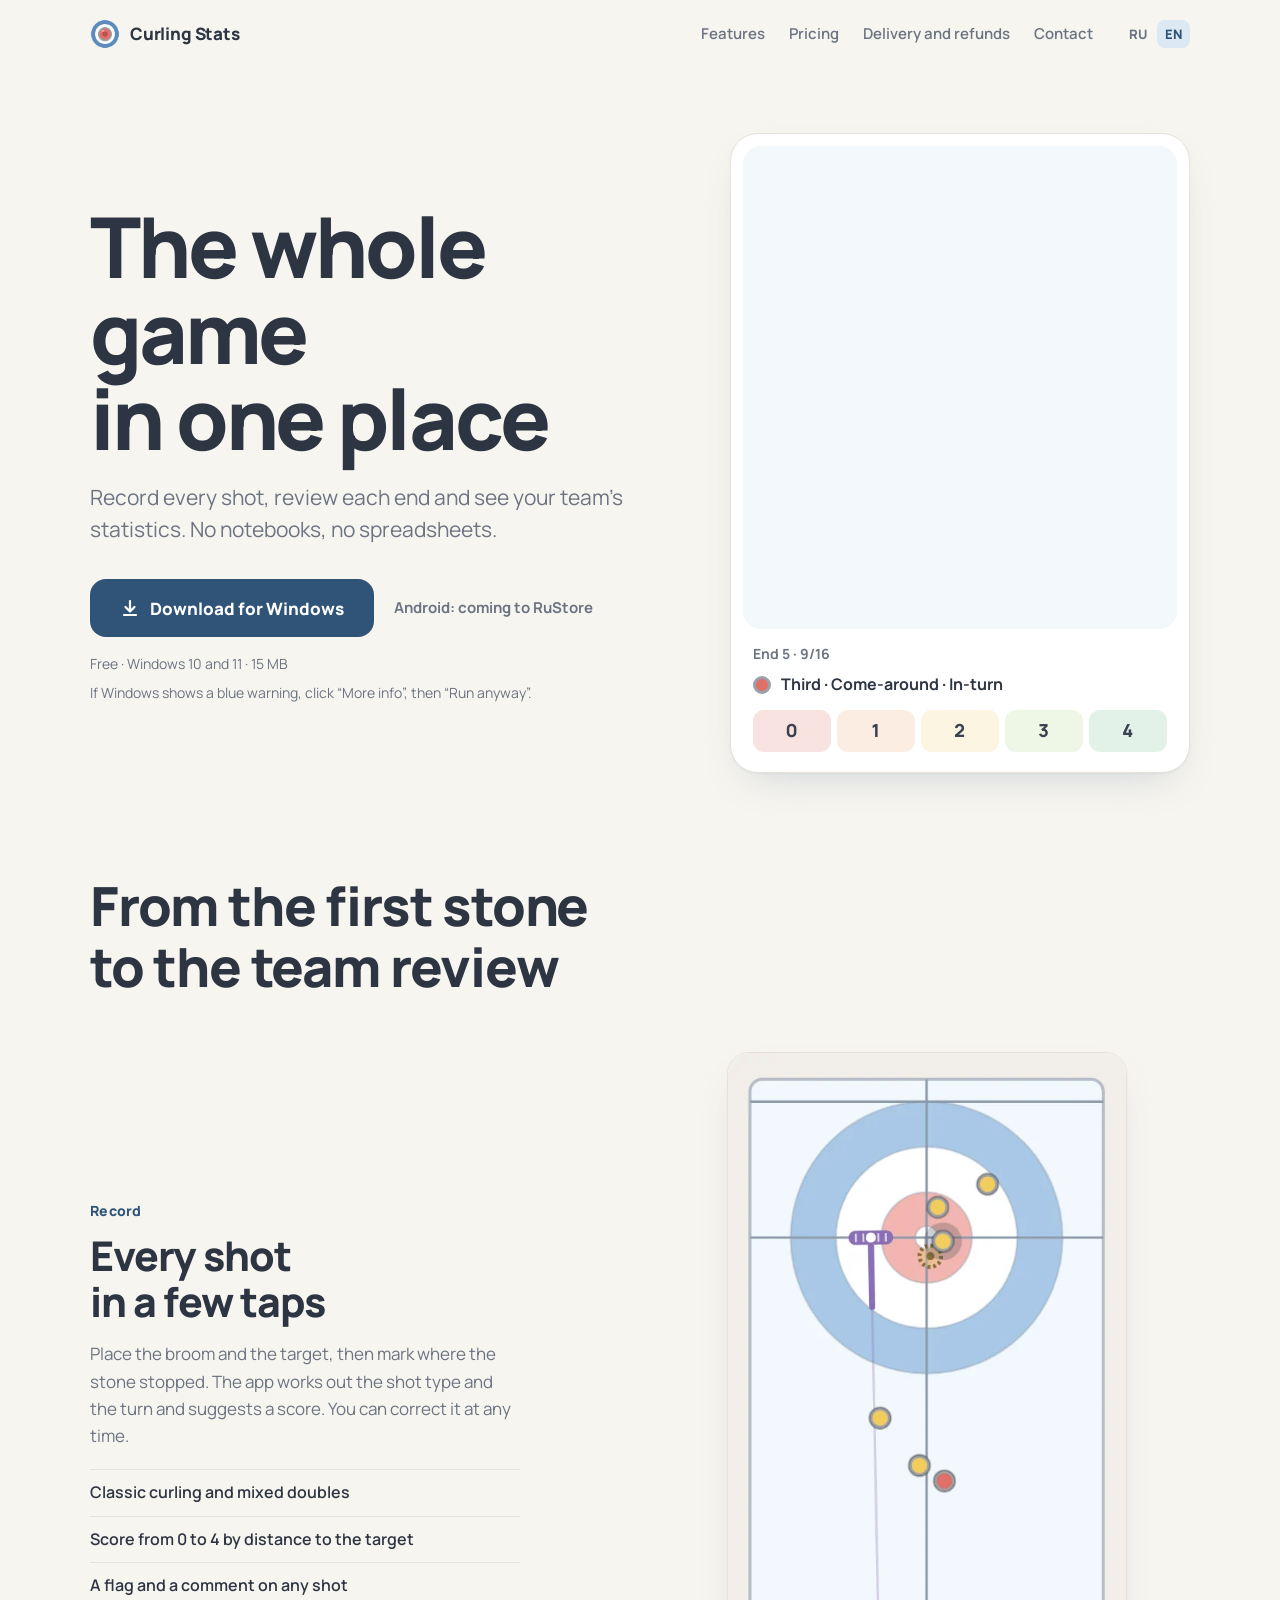
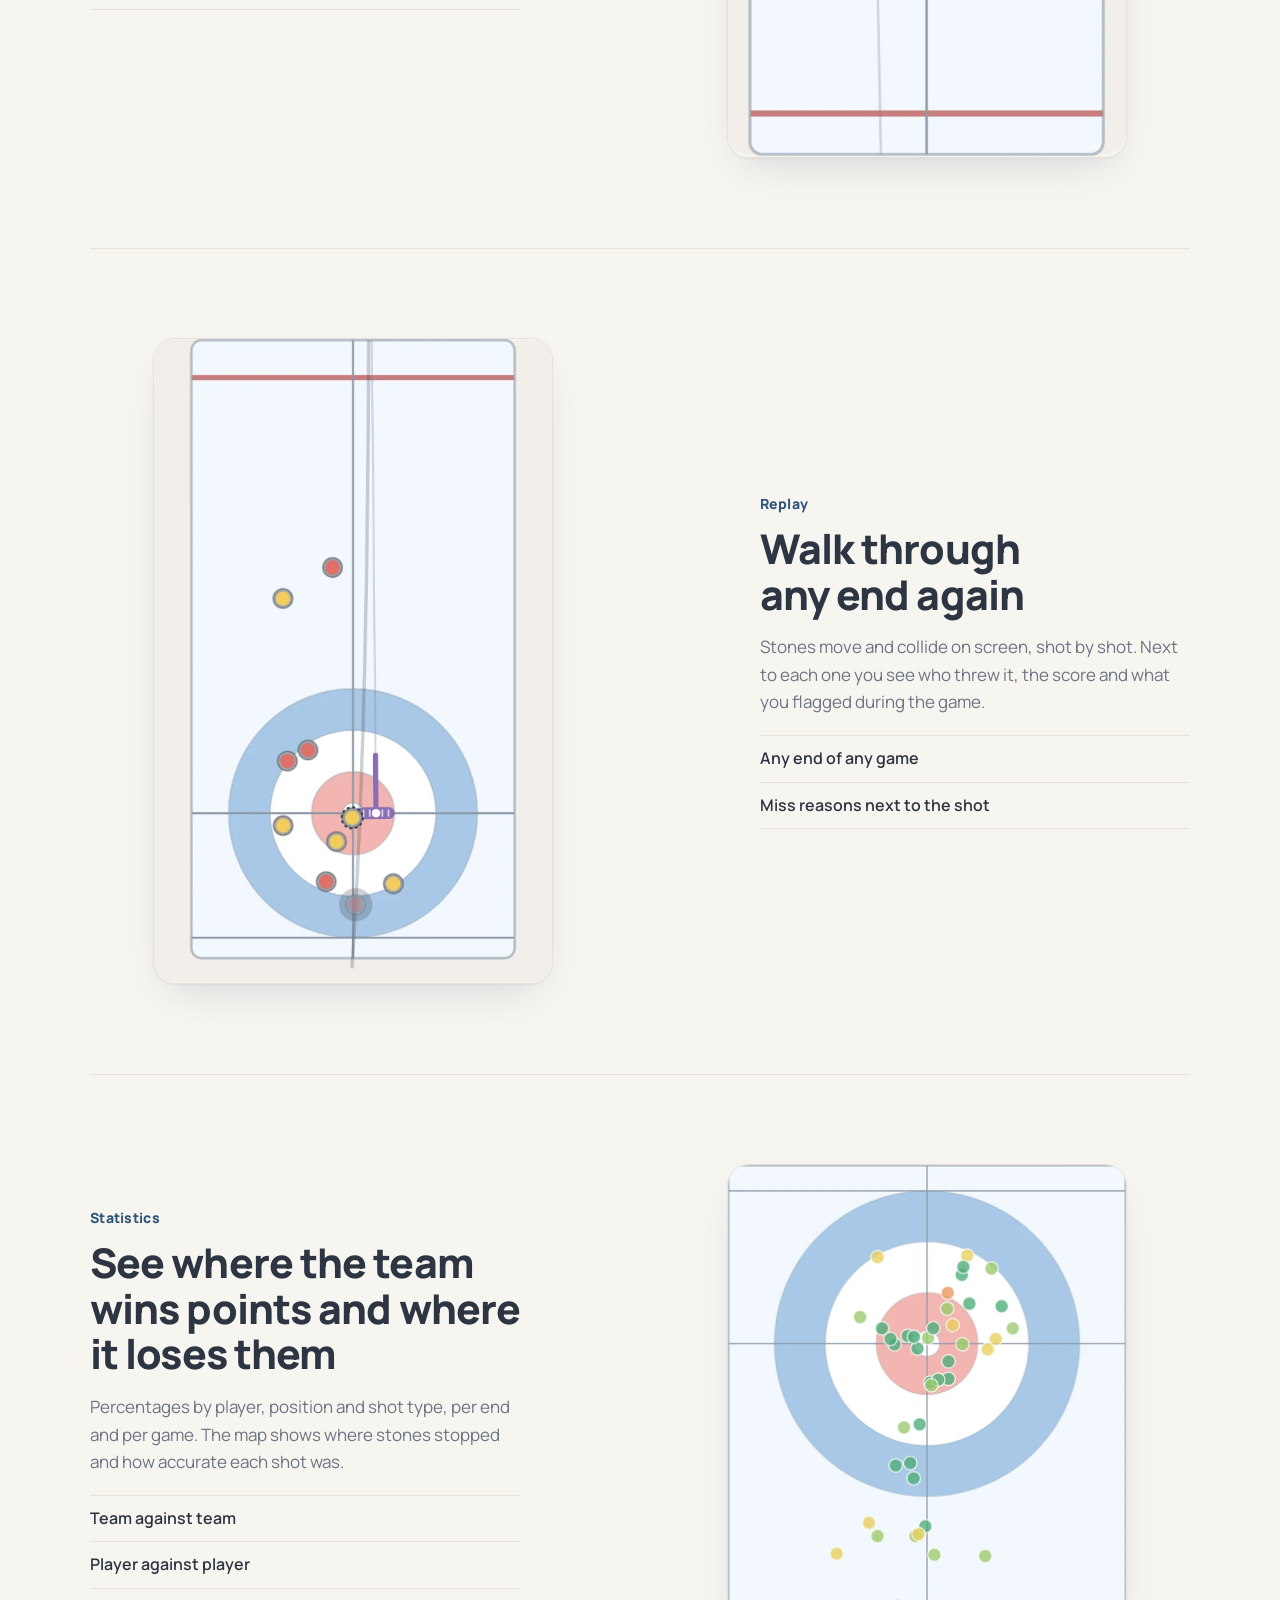
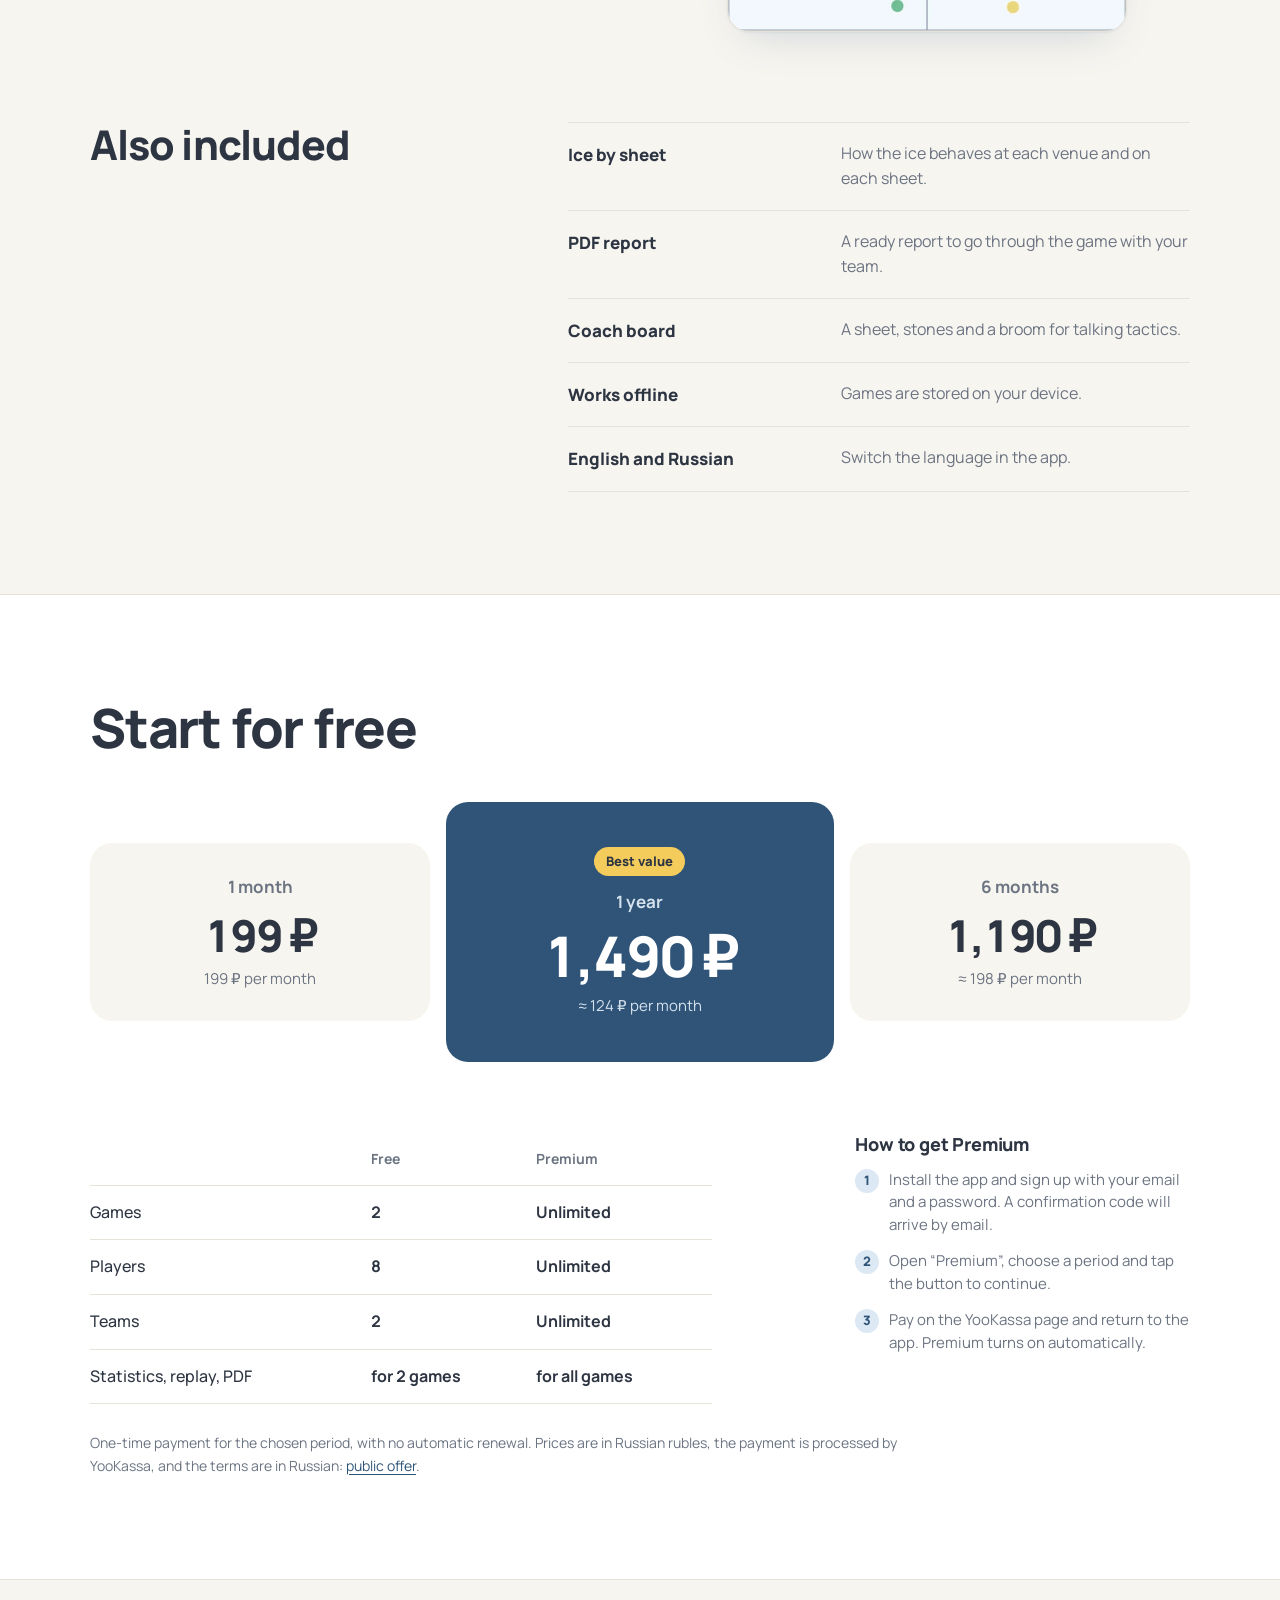
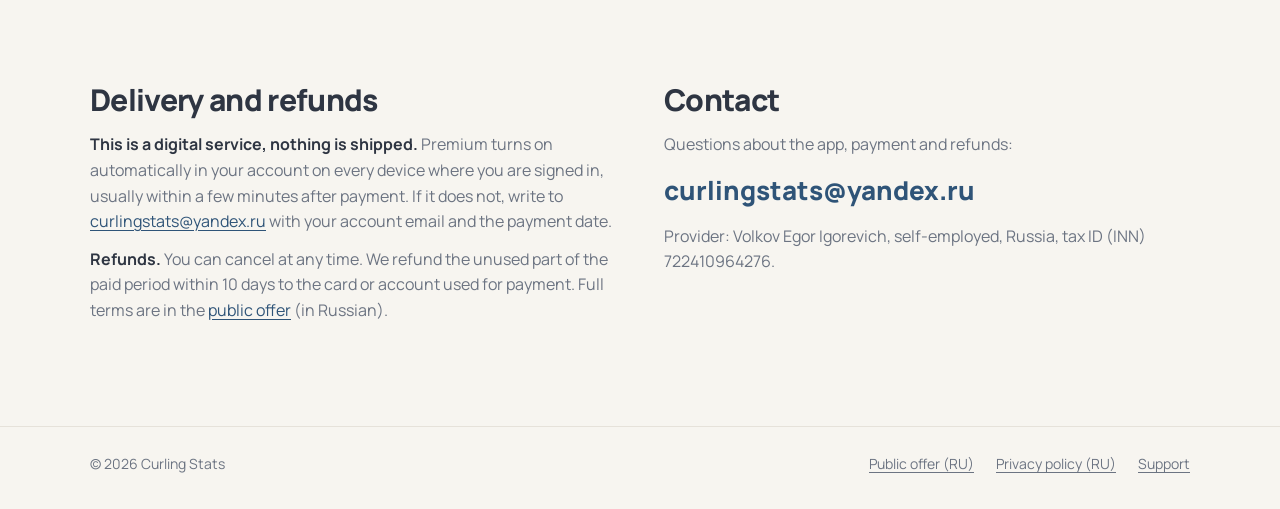
==== en/index.html @ 0ff579cf "Add files via upload" ====
<!DOCTYPE html>
<html lang="en">
<head>
<meta charset="utf-8">
<meta name="viewport" content="width=device-width, initial-scale=1">
<title>Curling Stats — curling game statistics</title>
<meta name="description" content="An app for curling coaches: record every shot, replay ends, see team statistics and export a PDF report. Free version for Windows.">
<link rel="canonical" href="https://curlingstats.ru/en/">
<link rel="alternate" hreflang="ru" href="https://curlingstats.ru/">
<link rel="alternate" hreflang="en" href="https://curlingstats.ru/en/">
<meta property="og:title" content="Curling Stats — the whole game in one place">
<meta property="og:description" content="Record shots, replay ends and see team statistics.">
<meta property="og:image" content="https://curlingstats.ru/assets/icon-512.png">
<meta property="og:url" content="https://curlingstats.ru/en/">
<meta name="theme-color" content="#F7F5F0">
<link rel="icon" type="image/png" sizes="96x96" href="../assets/icon-96.png">
<link rel="apple-touch-icon" href="../assets/icon-180.png">
<link rel="preload" href="../assets/fonts/manrope-latin.woff2" as="font" type="font/woff2" crossorigin>
<link rel="stylesheet" href="../style.css">
<script>document.documentElement.className='js'</script>
</head>
<body>
<header class="site-head"><div class="wrap">
  <a class="brand" href="#top"><img src="../assets/icon-96.png" alt="" width="30" height="30">Curling Stats</a>
  <nav class="site-nav" aria-label="Sections">
    <a href="#features">Features</a>
    <a href="#prices">Pricing</a>
    <a href="#delivery">Delivery and refunds</a>
    <a href="#contacts">Contact</a>
  </nav>
  <div class="lang"><a href="../" hreflang="ru" lang="ru">RU</a><span aria-current="true">EN</span></div>
</div></header>

<main id="top">
<section class="hero"><div class="wrap">
  <div>
    <h1>The whole game in&nbsp;one place</h1>
    <p class="lead">Record every shot, review each end and see your team's statistics. No notebooks, no spreadsheets.</p>
    <div class="cta">
      <a class="btn" href="https://github.com/Grovlyd/curlingstats-site/releases/latest/download/CurlingStats_Setup.exe">
        <svg viewBox="0 0 20 20" fill="none" stroke="currentColor" stroke-width="2.2" stroke-linecap="round" stroke-linejoin="round" aria-hidden="true"><path d="M10 3v10M5.5 9 10 13.5 14.5 9M4 17h12"/></svg>
        Download for Windows
      </a>
      <span class="soon">Android: coming to RuStore</span>
    </div>
    <p class="fine">Free · Windows 10 and 11 · 15 MB</p>
    <p class="hint">If Windows shows a blue warning, click “More info”, then “Run anyway”.</p>
  </div>
  <figure class="live" style="margin-block:0">
    <canvas id="sheet" role="img" aria-label="Animation: stones travel down the ice to the house and each shot gets a score from 0 to 4"></canvas>
    <figcaption class="hud">
      <div class="hud-top" id="hud-shot">End 5 · 9/16</div>
      <div class="hud-row"><i id="hud-dot"></i><span id="hud-who">Third · Come-around · In-turn</span></div>
      <div class="rate" aria-hidden="true"><b>0</b><b>1</b><b>2</b><b>3</b><b>4</b></div>
    </figcaption>
  </figure>
</div></section>

<section id="features"><div class="wrap">
  <h2 class="section-title reveal">From the first stone to the team review</h2>

  <article class="chapter reveal">
    <div class="text">
      <div class="kicker">Record</div>
      <h3>Every shot in a few taps</h3>
      <p>Place the broom and the target, then mark where the stone stopped. The app works out the shot type and the turn and suggests a score. You can correct it at any time.</p>
      <ul>
        <li>Classic curling and mixed doubles</li>
        <li>Score from 0 to 4 by distance to the target</li>
        <li>A flag and a comment on any shot</li>
      </ul>
    </div>
    <div class="media single"><div class="shot"><img src="../assets/shots/record-board.webp" width="511" height="904" loading="lazy" alt="The sheet in the app with stones, broom and target"></div></div>
  </article>

  <article class="chapter flip reveal">
    <div class="text">
      <div class="kicker">Replay</div>
      <h3>Walk through any end again</h3>
      <p>Stones move and collide on screen, shot by shot. Next to each one you see who threw it, the score and what you flagged during the game.</p>
      <ul>
        <li>Any end of any game</li>
        <li>Miss reasons next to the shot</li>
      </ul>
    </div>
    <div class="media single"><div class="shot"><img src="../assets/shots/replay-board.webp" width="612" height="990" loading="lazy" alt="Replay of an end with the path of a stone on the sheet"></div></div>
  </article>

  <article class="chapter reveal">
    <div class="text">
      <div class="kicker">Statistics</div>
      <h3>See where the team wins points and&nbsp;where it loses them</h3>
      <p>Percentages by player, position and shot type, per end and per game. The map shows where stones stopped and how accurate each shot was.</p>
      <ul>
        <li>Team against team</li>
        <li>Player against player</li>
      </ul>
    </div>
    <div class="media single"><div class="shot"><img src="../assets/shots/map-board.webp" width="800" height="936" loading="lazy" alt="Map of the house: dots show where stones stopped, the colour shows the shot score"></div></div>
  </article>
</div></section>

<section class="section" style="padding-top:0"><div class="wrap also reveal">
  <div class="head"><h2 class="section-title" style="font-size:clamp(28px,3.2vw,42px)">Also included</h2></div>
  <dl>
    <div><dt>Ice by sheet</dt><dd>How the ice behaves at each venue and on each sheet.</dd></div>
    <div><dt>PDF report</dt><dd>A ready report to go through the game with your team.</dd></div>
    <div><dt>Coach board</dt><dd>A sheet, stones and a broom for talking tactics.</dd></div>
    <div><dt>Works offline</dt><dd>Games are stored on your device.</dd></div>
    <div><dt>English and Russian</dt><dd>Switch the language in the app.</dd></div>
  </dl>
</div></section>

<section class="section band" id="prices"><div class="wrap">
  <h2 class="section-title reveal">Start for free</h2>
  <div class="plans reveal">
    <div class="plan"><span>1 month</span><strong>199 ₽</strong><em>199 ₽ per month</em></div>
    <div class="plan best"><u>Best value</u><span>1 year</span><strong>1,490 ₽</strong><em>≈ 124 ₽ per month</em></div>
    <div class="plan"><span>6 months</span><strong>1,190 ₽</strong><em>≈ 198 ₽ per month</em></div>
  </div>
  <div class="compare-wrap reveal">
    <table class="compare">
      <thead><tr><th scope="col"></th><th scope="col">Free</th><th scope="col">Premium</th></tr></thead>
      <tbody>
        <tr><td>Games</td><td>2</td><td>Unlimited</td></tr>
        <tr><td>Players</td><td>8</td><td>Unlimited</td></tr>
        <tr><td>Teams</td><td>2</td><td>Unlimited</td></tr>
        <tr><td>Statistics, replay, PDF</td><td>for 2 games</td><td>for all games</td></tr>
      </tbody>
    </table>
    <div class="steps">
      <h3>How to get Premium</h3>
      <ol>
        <li>Install the app and sign up with your email and a password. A confirmation code will arrive by email.</li>
        <li>Open “Premium”, choose a period and tap the button to continue.</li>
        <li>Pay on the YooKassa page and return to the app. Premium turns on automatically.</li>
      </ol>
    </div>
  </div>
  <p class="pay-note">One-time payment for the chosen period, with no automatic renewal. Prices are in Russian rubles, the payment is processed by YooKassa, and the terms are in Russian: <a href="../offer.html">public offer</a>.</p>
</div></section>

<section class="section"><div class="wrap terms">
  <div id="delivery">
    <h2>Delivery and refunds</h2>
    <p><b>This is a digital service, nothing is shipped.</b> Premium turns on automatically in your account on every device where you are signed in, usually within a few minutes after payment. If it does not, write to <a href="mailto:curlingstats@yandex.ru">curlingstats@yandex.ru</a> with your account email and the payment date.</p>
    <p><b>Refunds.</b> You can cancel at any time. We refund the unused part of the paid period within 10 days to the card or account used for payment. Full terms are in the <a href="../offer.html">public offer</a> (in Russian).</p>
  </div>
  <div id="contacts">
    <h2>Contact</h2>
    <p>Questions about the app, payment and refunds:</p>
    <p><a class="mail" href="mailto:curlingstats@yandex.ru">curlingstats@yandex.ru</a></p>
    <p>Provider: Volkov Egor Igorevich, self-employed, Russia, tax ID (INN) 722410964276.</p>
  </div>
</div></section>
</main>

<footer class="site-foot"><div class="wrap">
  <span>© 2026 Curling Stats</span>
  <nav aria-label="Documents">
    <a href="../offer.html">Public offer (RU)</a>
    <a href="../privacy.html">Privacy policy (RU)</a>
    <a href="mailto:curlingstats@yandex.ru">Support</a>
  </nav>
</div></footer>
<script src="../app.js"></script>
</body>
</html>
---- style.css ----
/* Curling Stats site. Colours come from lib/theme.dart in the app. */
@font-face { font-family:"Manrope"; font-style:normal; font-weight:200 800; font-display:swap;
  src:url("assets/fonts/manrope-cyrillic.woff2") format("woff2");
  unicode-range:U+0301,U+0400-045F,U+0490-0491,U+04B0-04B1,U+2116; }
@font-face { font-family:"Manrope"; font-style:normal; font-weight:200 800; font-display:swap;
  src:url("assets/fonts/manrope-latin.woff2") format("woff2");
  unicode-range:U+0000-00FF,U+0131,U+0152-0153,U+02BB-02BC,U+02C6,U+02DA,U+02DC,U+2000-206F,U+20AC,U+20BD,U+2122,U+2191,U+2193,U+2212,U+2215,U+FEFF,U+FFFD; }

:root {
  --bg:#F7F5F0; --surface:#FFFFFF; --line:#E6E2DA;
  --text:#2E3542; --soft:#6C7482; --deep:#2F5478; --deep-hover:#26476A;
  --ring:#A9C9E6; --ring-soft:#DCE8F3; --red:#E06F68; --yellow:#F3CC5C;
  --gutter:clamp(20px,4vw,40px); --max:1180px;
  --radius:22px;
  --shadow:0 1px 2px rgba(47,84,120,.06),0 18px 44px -18px rgba(47,84,120,.22);
}
*,*::before,*::after { box-sizing:border-box; }
html { scroll-behavior:smooth; scroll-padding-top:84px; -webkit-text-size-adjust:100%; }
body { margin:0; background:var(--bg); color:var(--text);
  font-family:"Manrope","Segoe UI",Roboto,Arial,sans-serif; font-size:17px; line-height:1.6;
  -webkit-font-smoothing:antialiased; }
img,canvas { display:block; max-width:100%; }
a { color:var(--deep); text-underline-offset:3px; }
h1,h2,h3 { margin:0; color:var(--text); letter-spacing:-.022em; line-height:1.12; font-weight:800; text-wrap:balance; }
p { margin:0; }
.wrap { max-width:var(--max); margin:0 auto; padding:0 var(--gutter); }
:focus-visible { outline:3px solid var(--ring); outline-offset:3px; border-radius:6px; }

/* Header */
.site-head { position:sticky; top:0; z-index:20; background:rgba(247,245,240,.9);
  -webkit-backdrop-filter:blur(12px); backdrop-filter:blur(12px); border-bottom:1px solid transparent; transition:border-color .2s; }
.site-head.scrolled { border-bottom-color:var(--line); }
.site-head .wrap { display:flex; align-items:center; gap:28px; height:68px; }
.brand { display:inline-flex; align-items:center; gap:10px; font-weight:800; font-size:17px; color:var(--text); text-decoration:none; letter-spacing:-.01em; white-space:nowrap; }
.brand img { width:30px; height:30px; border-radius:50%; }
.site-nav { display:flex; gap:24px; margin-left:auto; }
.site-nav a { color:var(--soft); font-size:15px; font-weight:600; text-decoration:none; transition:color .15s; }
.site-nav a:hover { color:var(--deep); }
.lang { display:inline-flex; gap:2px; font-size:13px; font-weight:800; }
.lang a,.lang span { padding:4px 8px; border-radius:8px; text-decoration:none; color:var(--soft); }
.lang span { background:var(--ring-soft); color:var(--deep); }

/* Buttons */
.btn { display:inline-flex; align-items:center; justify-content:center; gap:10px; min-height:58px; padding:0 30px;
  background:var(--deep); color:#fff; font-weight:800; font-size:17px; border-radius:16px; text-decoration:none;
  transition:background .15s,transform .15s; }
.btn:hover { background:var(--deep-hover); transform:translateY(-1px); }
.btn svg { width:20px; height:20px; flex:none; }

/* Hero */
.hero { padding:clamp(28px,5vw,64px) 0 clamp(56px,8vw,104px); }
.hero .wrap { display:grid; grid-template-columns:minmax(0,1.1fr) minmax(0,.9fr); gap:clamp(32px,6vw,84px); align-items:center; }
.hero h1 { font-size:clamp(44px,6.6vw,84px); line-height:1.02; letter-spacing:-.035em; }
.lead { margin-top:22px; font-size:clamp(18px,1.7vw,21px); line-height:1.5; color:var(--soft); max-width:30em; }
.cta { margin-top:34px; display:flex; flex-wrap:wrap; align-items:center; gap:14px 20px; }
.soon { font-size:15px; font-weight:700; color:var(--soft); }
.fine { margin-top:16px; font-size:14px; color:var(--soft); }
.hint { margin-top:6px; font-size:14px; color:var(--soft); max-width:36em; line-height:1.5; }

/* Live game panel in the hero */
.live { background:var(--surface); border:1px solid var(--line); border-radius:28px; padding:12px; box-shadow:var(--shadow); max-width:470px; margin-left:auto; width:100%; }
.live canvas { width:100%; aspect-ratio:142/158; border-radius:18px; background:#F3F8FC; }
.hud { padding:14px 10px 8px; }
.hud-top { font-size:14px; font-weight:700; color:var(--soft); }
.hud-row { margin-top:6px; display:flex; align-items:center; gap:10px; font-weight:700; font-size:16px; min-height:26px; }
.hud-row i { width:18px; height:18px; flex:none; border-radius:50%; border:3px solid #9BA1AA; background:var(--red); transition:background .2s; }
.rate { margin-top:12px; display:grid; grid-template-columns:repeat(5,1fr); gap:6px; }
.rate b { display:grid; place-items:center; height:42px; border-radius:11px; font-size:18px; font-weight:800; font-variant-numeric:tabular-nums; color:#3B4250; transition:background .25s,color .25s; }
.rate b:nth-child(1) { background:#F9E3E1; } .rate b:nth-child(2) { background:#FBEDE1; } .rate b:nth-child(3) { background:#FBF5E2; }
.rate b:nth-child(4) { background:#EEF6E6; } .rate b:nth-child(5) { background:#E2F2E9; }
.rate b.on { color:#fff; }
.rate b.on:nth-child(1) { background:#D9645C; } .rate b.on:nth-child(2) { background:#DE8A4C; } .rate b.on:nth-child(3) { background:#CFAE2E; color:#2E3542; }
.rate b.on:nth-child(4) { background:#7DB552; } .rate b.on:nth-child(5) { background:#3E9A6C; }

/* Chapters */
.section { padding:clamp(56px,8vw,112px) 0; }
.kicker { font-size:14px; font-weight:800; color:var(--deep); letter-spacing:.02em; }
.section-title { font-size:clamp(32px,4.4vw,54px); max-width:16em; }
.chapter { display:grid; grid-template-columns:repeat(12,minmax(0,1fr)); gap:clamp(24px,4vw,48px); align-items:center; padding:clamp(40px,7vw,96px) 0; border-top:1px solid var(--line); }
.chapter:first-of-type { border-top:0; padding-top:clamp(32px,5vw,56px); }
.chapter .text { grid-column:1 / span 5; }
.chapter .media { grid-column:7 / span 6; }
.chapter.flip .text { grid-column:8 / span 5; order:2; }
.chapter.flip .media { grid-column:1 / span 6; order:1; }
.chapter h3 { font-size:clamp(28px,3.2vw,42px); margin-top:10px; }
.chapter p { margin-top:16px; color:var(--soft); max-width:30em; }
.chapter ul { margin:20px 0 0; padding:0; list-style:none; }
.chapter li { padding:10px 0; border-top:1px solid var(--line); font-size:16px; font-weight:600; }
.chapter li:last-child { border-bottom:1px solid var(--line); }
.shot { border-radius:var(--radius); overflow:hidden; background:var(--surface); box-shadow:var(--shadow); border:1px solid var(--line); }
.shot img { width:100%; height:auto; }
.single .shot { max-width:400px; margin:0 auto; }
.pair { display:grid; grid-template-columns:1fr 1fr; gap:clamp(12px,2vw,24px); align-items:start; }
.pair .shot:last-child { margin-top:clamp(28px,5vw,64px); }

/* Everything else: a ruled list */
.also { display:grid; grid-template-columns:repeat(12,minmax(0,1fr)); gap:clamp(24px,4vw,48px); }
.also .head { grid-column:1 / span 4; }
.also dl { grid-column:6 / span 7; margin:0; }
.also dl div { display:grid; grid-template-columns:minmax(0,5fr) minmax(0,7fr); gap:6px 24px; padding:18px 0; border-top:1px solid var(--line); }
.also dl div:last-child { border-bottom:1px solid var(--line); }
.also dt { font-weight:800; }
.also dd { margin:0; color:var(--soft); font-size:16px; }

/* Pricing */
.band { background:var(--surface); border-top:1px solid var(--line); border-bottom:1px solid var(--line); }
.plans { display:grid; grid-template-columns:1fr 1.14fr 1fr; gap:16px; align-items:center; margin-top:44px; }
.plan { background:var(--bg); border-radius:var(--radius); padding:30px 26px; text-align:center; }
.plan span { display:block; font-weight:700; color:var(--soft); }
.plan strong { display:block; margin-top:10px; font-size:clamp(34px,3.6vw,44px); font-weight:800; letter-spacing:-.03em; line-height:1.1; font-variant-numeric:tabular-nums; white-space:nowrap; }
.plan em { display:block; margin-top:8px; font-style:normal; font-size:15px; color:var(--soft); }
.plan.best { background:var(--deep); padding:44px 26px; }
.plan.best span,.plan.best em { color:#D5E2EE; }
.plan.best strong { color:#fff; font-size:clamp(40px,4.4vw,56px); }
.plan.best u { display:inline-block; margin-bottom:12px; padding:4px 12px; background:var(--yellow); color:#2E3542; border-radius:99px; font-size:13px; font-weight:800; text-decoration:none; }
.compare-wrap { display:grid; grid-template-columns:repeat(12,minmax(0,1fr)); gap:clamp(24px,4vw,48px); margin-top:clamp(40px,6vw,72px); }
.compare { grid-column:1 / span 7; width:100%; border-collapse:collapse; font-size:16px; }
.compare th,.compare td { padding:14px 12px 14px 0; text-align:left; border-bottom:1px solid var(--line); }
.compare th { font-size:14px; color:var(--soft); font-weight:700; }
.compare tbody td { font-weight:700; font-variant-numeric:tabular-nums; }
.compare tbody td:first-child { font-weight:500; }
.steps { grid-column:9 / span 4; }
.steps h3 { font-size:18px; letter-spacing:-.01em; }
.steps ol { margin:0; padding:0; list-style:none; counter-reset:s; }
.steps li { position:relative; padding-left:34px; margin-top:14px; font-size:15px; color:var(--soft); line-height:1.5; counter-increment:s; }
.steps li::before { content:counter(s); position:absolute; left:0; top:0; width:24px; height:24px; display:grid; place-items:center; border-radius:50%; background:var(--ring-soft); color:var(--deep); font-size:13px; font-weight:800; }
.pay-note { margin-top:28px; font-size:14px; color:var(--soft); max-width:60em; }

/* Terms and contacts */
.terms { display:grid; grid-template-columns:repeat(12,minmax(0,1fr)); gap:clamp(24px,4vw,48px); }
.terms > div { grid-column:span 6; }
.terms h2 { font-size:clamp(24px,2.4vw,30px); margin-bottom:16px; }
.terms p { font-size:16px; color:var(--soft); margin-top:12px; }
.terms p b { color:var(--text); }
.mail { font-size:clamp(20px,2.2vw,26px); font-weight:800; text-decoration:none; word-break:break-word; }

/* Footer */
.site-foot { border-top:1px solid var(--line); padding:26px 0 34px; font-size:14px; color:var(--soft); }
.site-foot .wrap { display:flex; flex-wrap:wrap; gap:10px 24px; align-items:center; justify-content:space-between; }
.site-foot nav { display:flex; flex-wrap:wrap; gap:8px 22px; }
.site-foot a { color:var(--soft); }
.site-foot a:hover { color:var(--deep); }

/* Legal pages */
.legal { padding:clamp(28px,5vw,64px) 0 72px; }
.legal .wrap { max-width:760px; }
.legal h1 { font-size:clamp(32px,4.4vw,46px); margin-bottom:12px; }
.legal h2 { font-size:22px; margin:38px 0 10px; }
.legal p,.legal li { font-size:16px; }
.legal ol,.legal ul { padding-left:22px; }
.legal li { margin:8px 0; }
.muted { color:var(--soft); font-size:15px; }
nav.top { position:sticky; top:0; z-index:20; background:rgba(247,245,240,.92); -webkit-backdrop-filter:blur(12px); backdrop-filter:blur(12px); border-bottom:1px solid var(--line); }
nav.top .wrap { display:flex; flex-wrap:wrap; align-items:center; gap:8px 28px; min-height:68px; }
nav.top a:not(.brand) { color:var(--soft); font-size:15px; font-weight:600; text-decoration:none; }
nav.top a:not(.brand):hover { color:var(--deep); }

/* Scroll-in, only when JS runs */
.js .reveal { opacity:0; transform:translateY(16px); transition:opacity .6s ease,transform .6s ease; }
.js .reveal.in { opacity:1; transform:none; }

@media (max-width:980px) {
  .site-nav { display:none; }
  .lang { margin-left:auto; }
  .hero .wrap { grid-template-columns:minmax(0,1fr); }
  .live { margin:0 auto; }
  .chapter .text,.chapter.flip .text,.chapter .media,.chapter.flip .media { grid-column:1 / -1; order:0; }
  .also .head,.also dl,.compare,.steps,.terms > div { grid-column:1 / -1; }
}
@media (max-width:680px) {
  body { font-size:16px; }
  .btn { width:100%; }
  .plans { grid-template-columns:1fr; }
  .plan.best { order:-1; }
  .also dl div { grid-template-columns:1fr; }
  .pair { grid-template-columns:minmax(0,340px); justify-content:center; gap:20px; }
  .pair .shot:last-child { margin-top:0; }
  .site-foot .wrap { flex-direction:column; align-items:flex-start; }
}
@media (prefers-reduced-motion:reduce) {
  html { scroll-behavior:auto; }
  .js .reveal { opacity:1; transform:none; transition:none; }
  .btn { transition:none; }
}
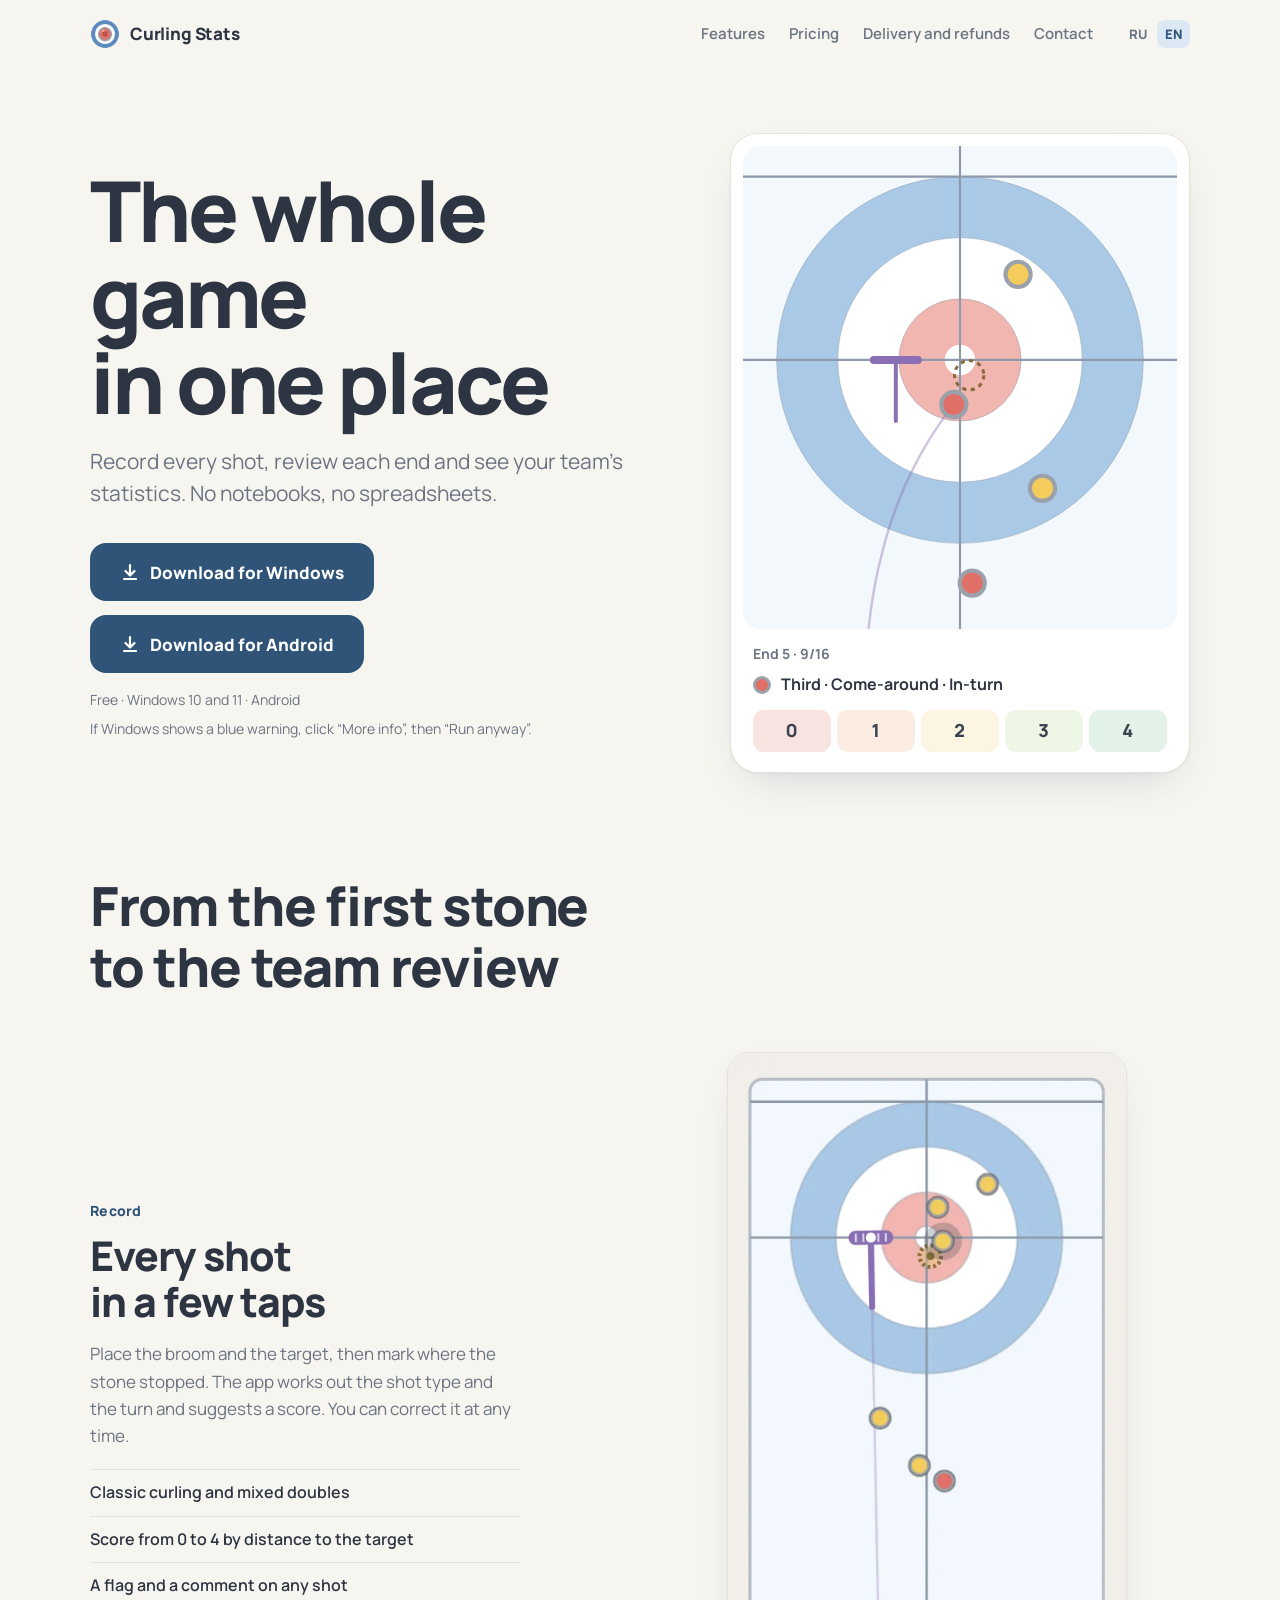
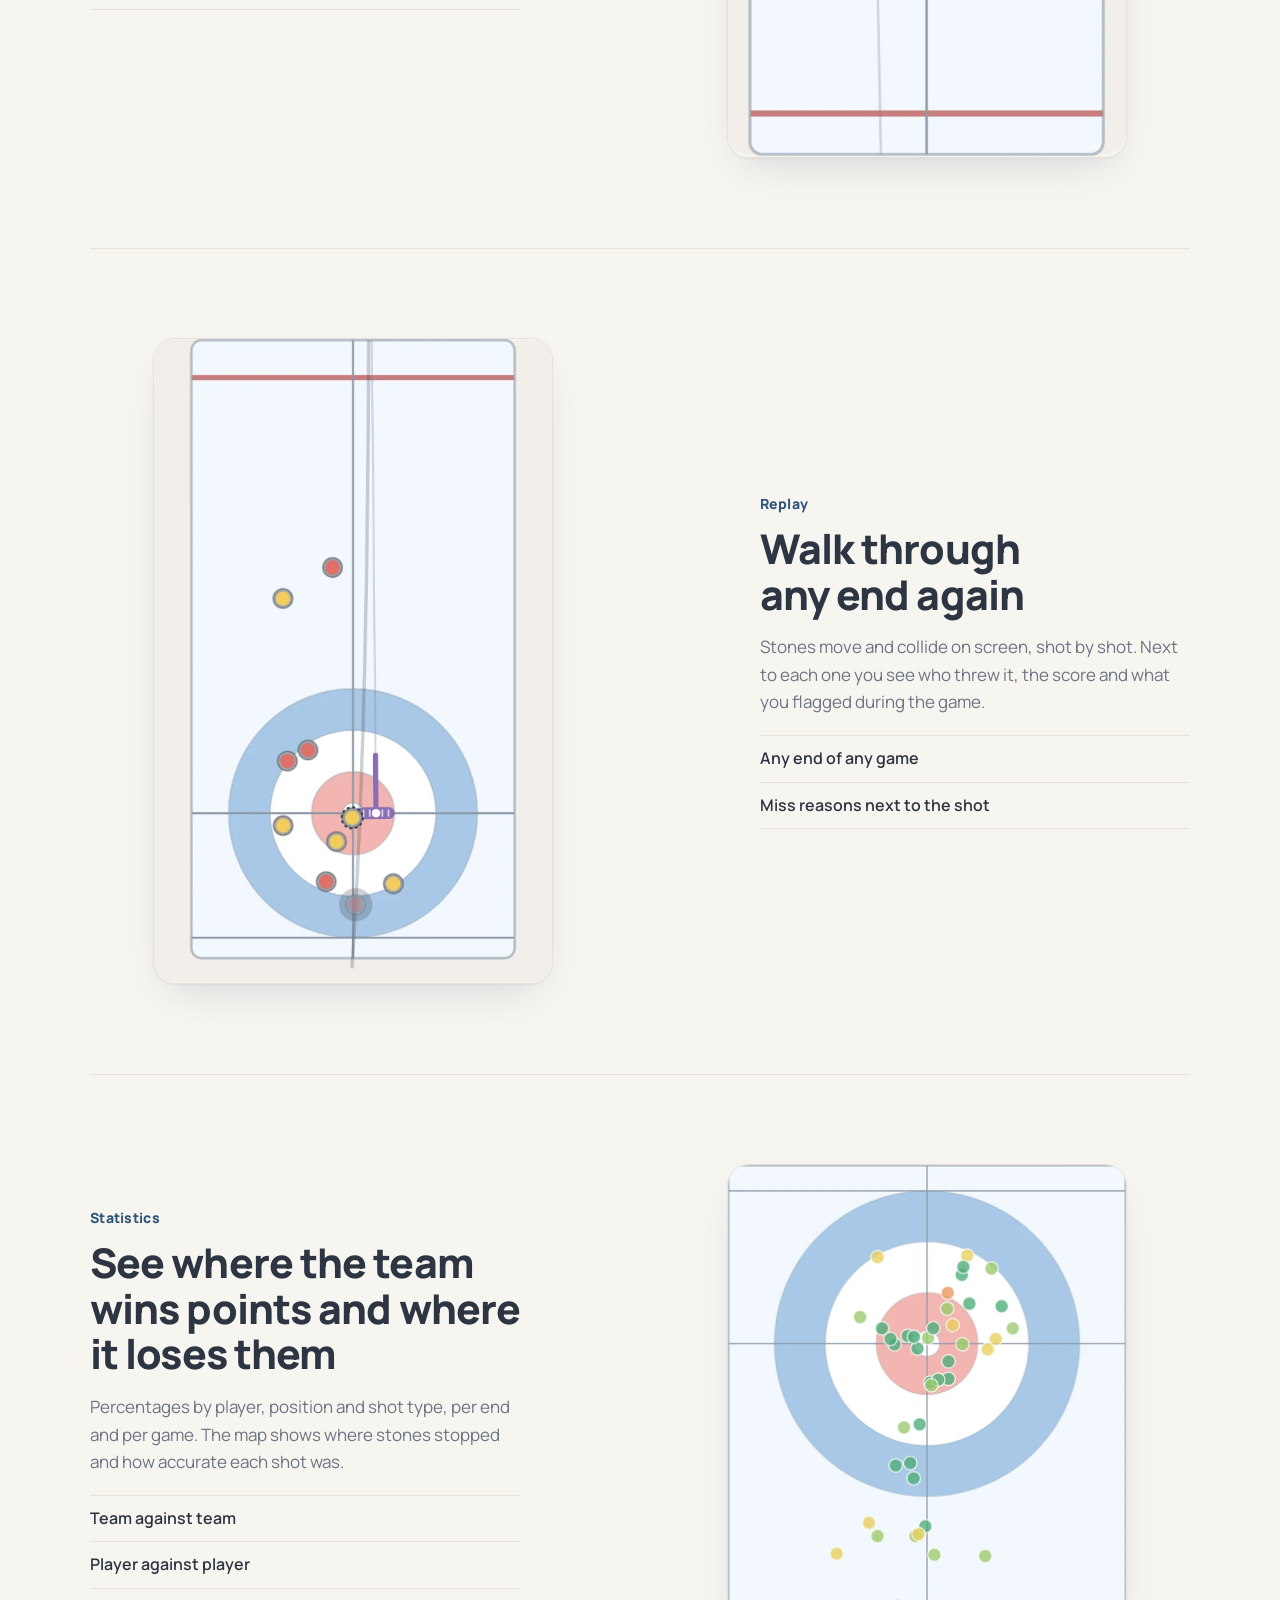
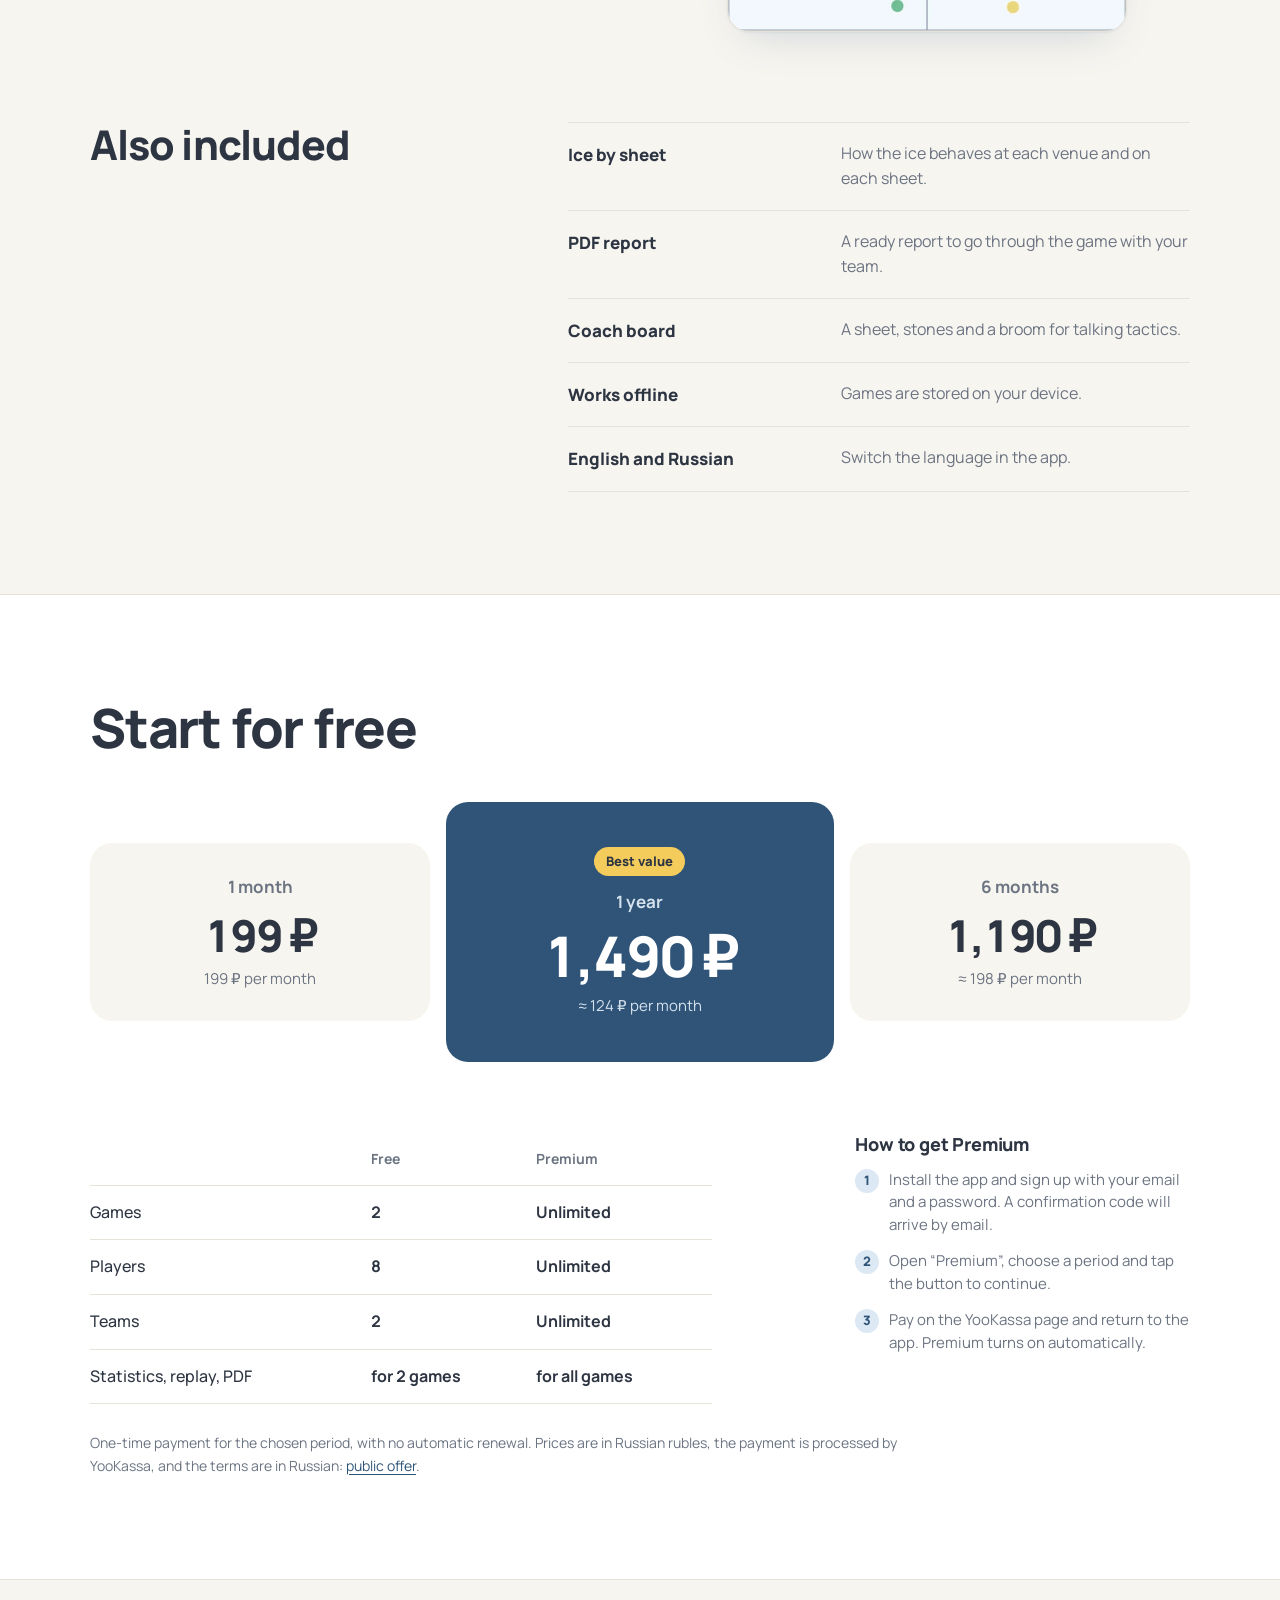
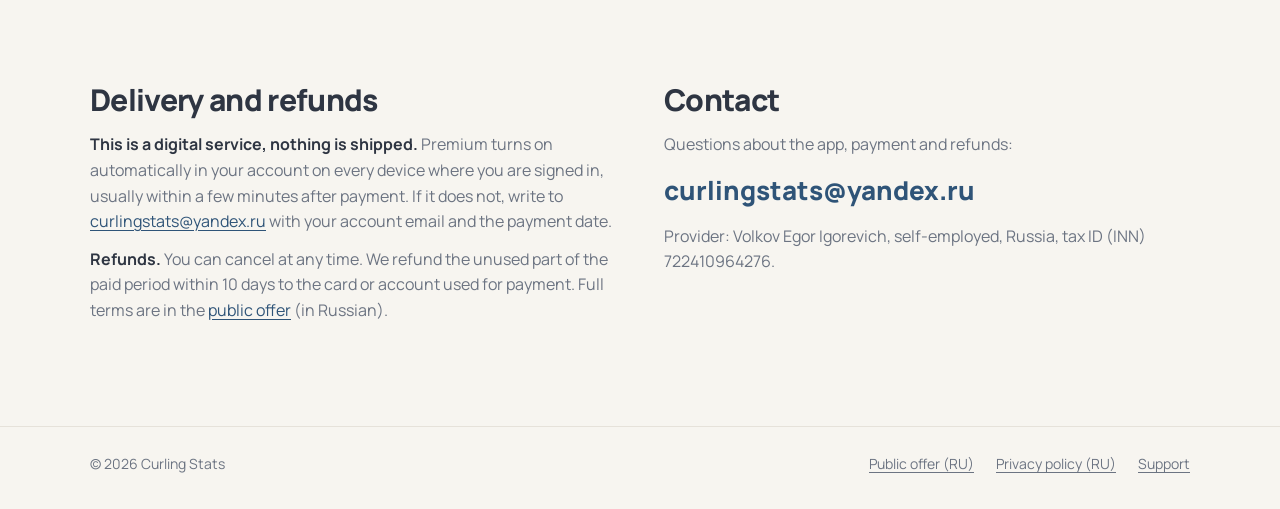
==== commit 8c36ecbf: "Add files via upload" ====
--- a/en/index.html
+++ b/en/index.html
@@ -4,7 +4,7 @@
 <meta charset="utf-8">
 <meta name="viewport" content="width=device-width, initial-scale=1">
 <title>Curling Stats — curling game statistics</title>
-<meta name="description" content="An app for curling coaches: record every shot, replay ends, see team statistics and export a PDF report. Free version for Windows.">
+<meta name="description" content="An app for curling coaches: record every shot, replay ends, see team statistics and export a PDF report. For Android and Windows, free to start.">
 <link rel="canonical" href="https://curlingstats.ru/en/">
 <link rel="alternate" hreflang="ru" href="https://curlingstats.ru/">
 <link rel="alternate" hreflang="en" href="https://curlingstats.ru/en/">
@@ -41,9 +41,12 @@
         <svg viewBox="0 0 20 20" fill="none" stroke="currentColor" stroke-width="2.2" stroke-linecap="round" stroke-linejoin="round" aria-hidden="true"><path d="M10 3v10M5.5 9 10 13.5 14.5 9M4 17h12"/></svg>
         Download for Windows
       </a>
-      <span class="soon">Android: coming to RuStore</span>
+      <a class="btn" href="https://github.com/Grovlyd/curlingstats-site/releases/latest/download/CurlingStats_Release.apk">
+        <svg viewBox="0 0 20 20" fill="none" stroke="currentColor" stroke-width="2.2" stroke-linecap="round" stroke-linejoin="round" aria-hidden="true"><path d="M10 3v10M5.5 9 10 13.5 14.5 9M4 17h12"/></svg>
+        Download for Android
+      </a>
     </div>
-    <p class="fine">Free · Windows 10 and 11 · 15 MB</p>
+    <p class="fine">Free · Windows 10 and 11 · Android</p>
     <p class="hint">If Windows shows a blue warning, click “More info”, then “Run anyway”.</p>
   </div>
   <figure class="live" style="margin-block:0">
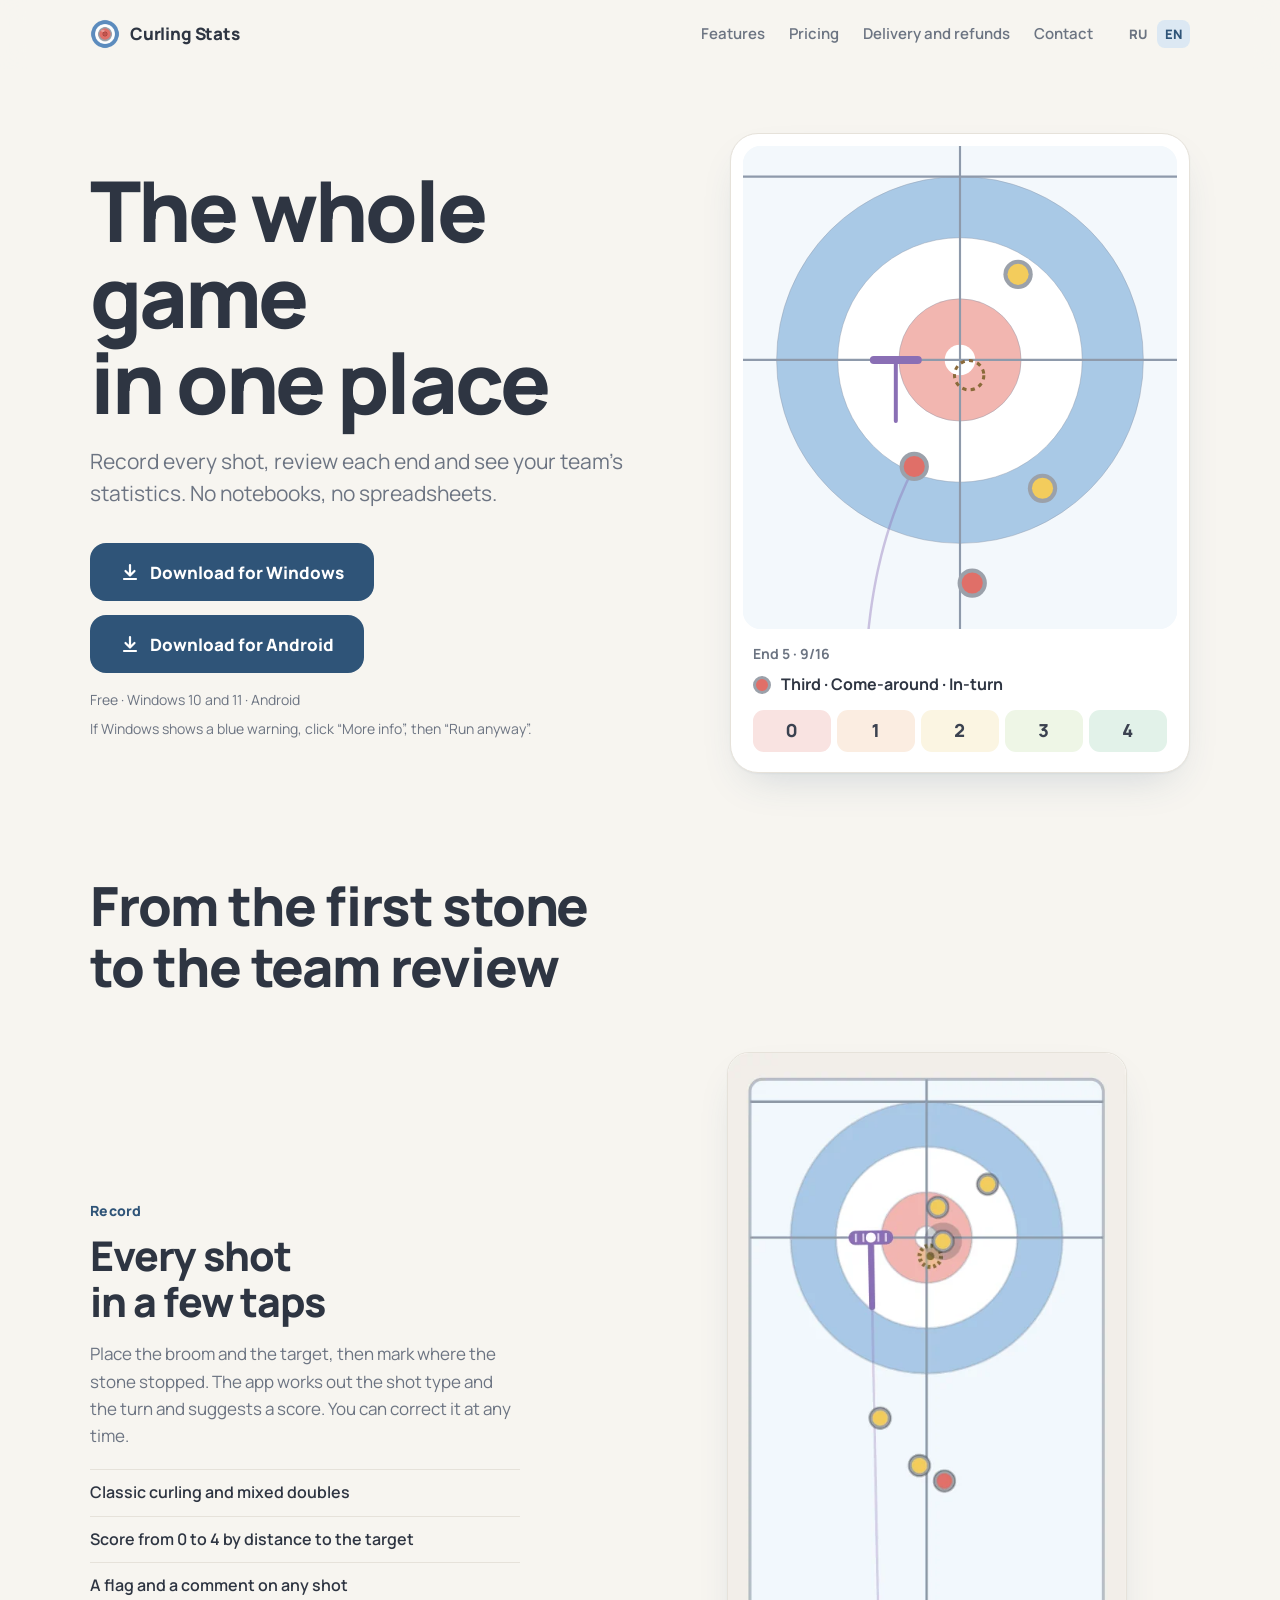
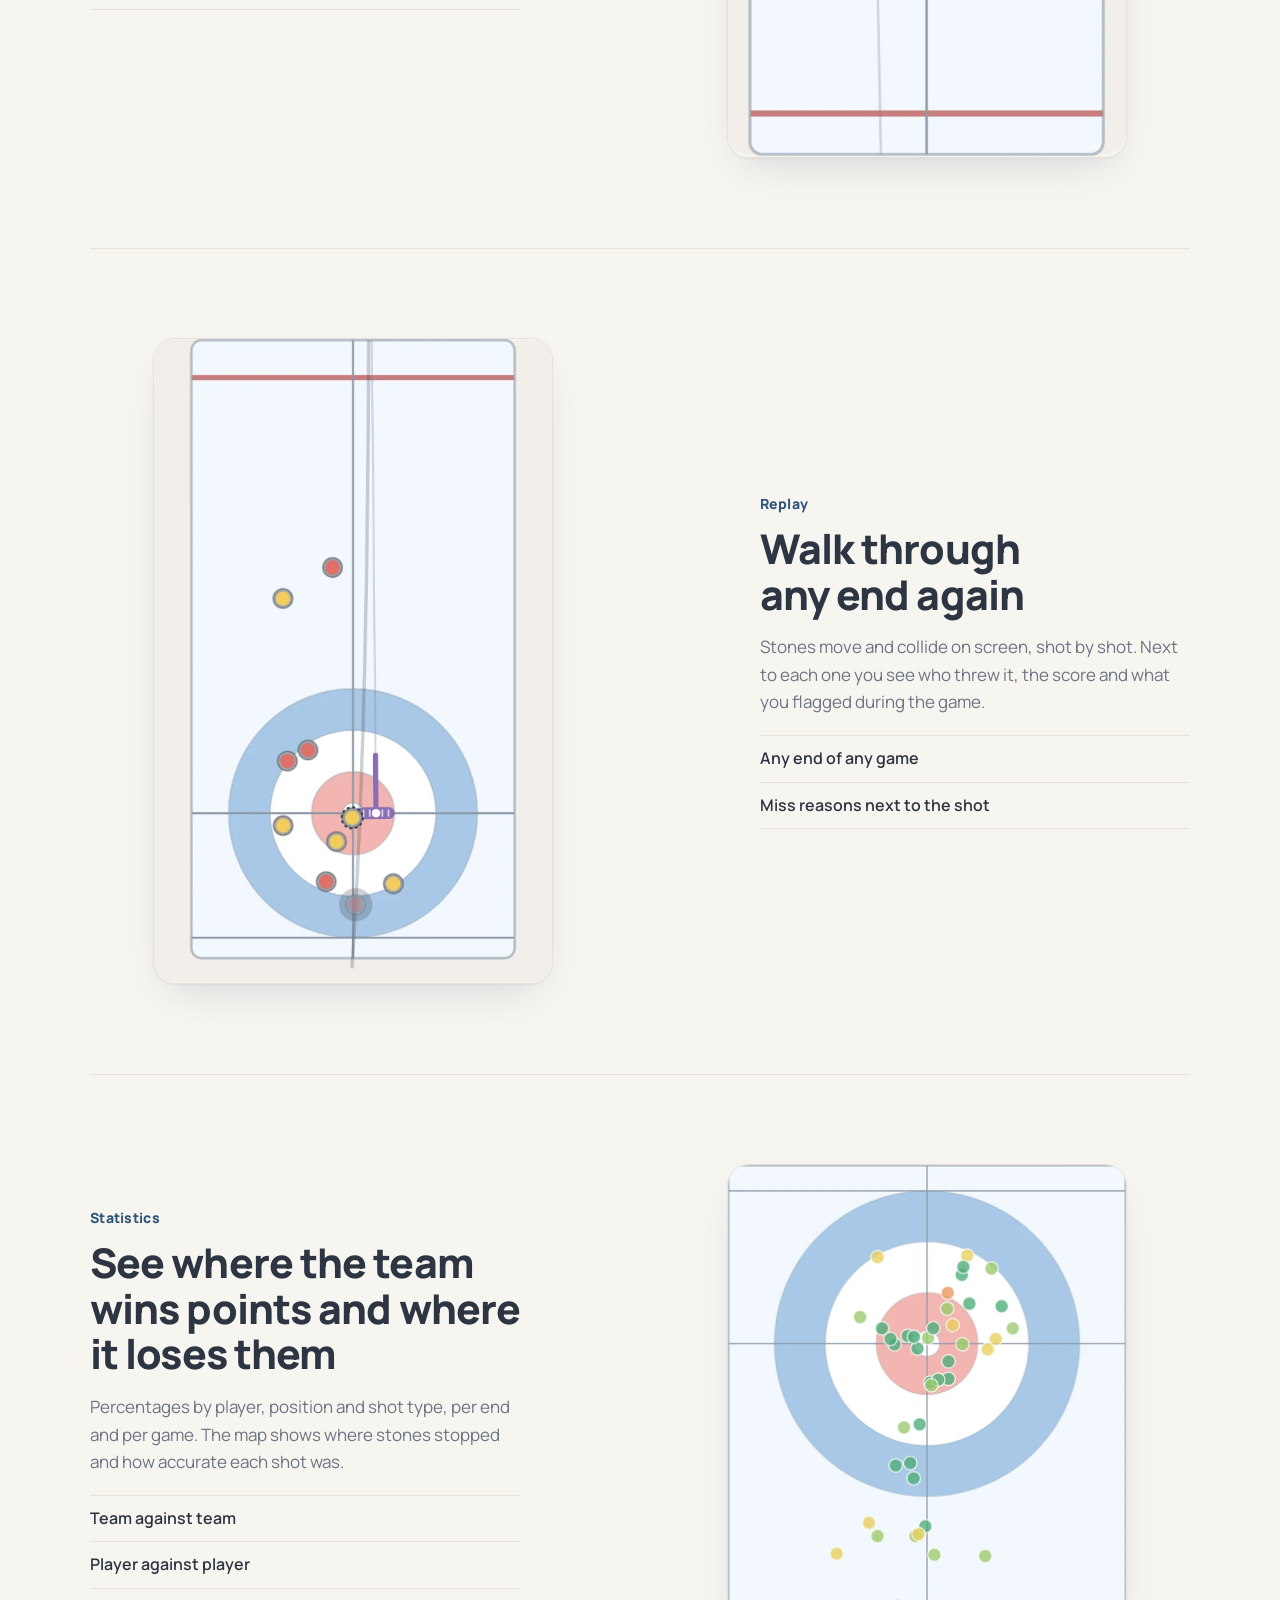
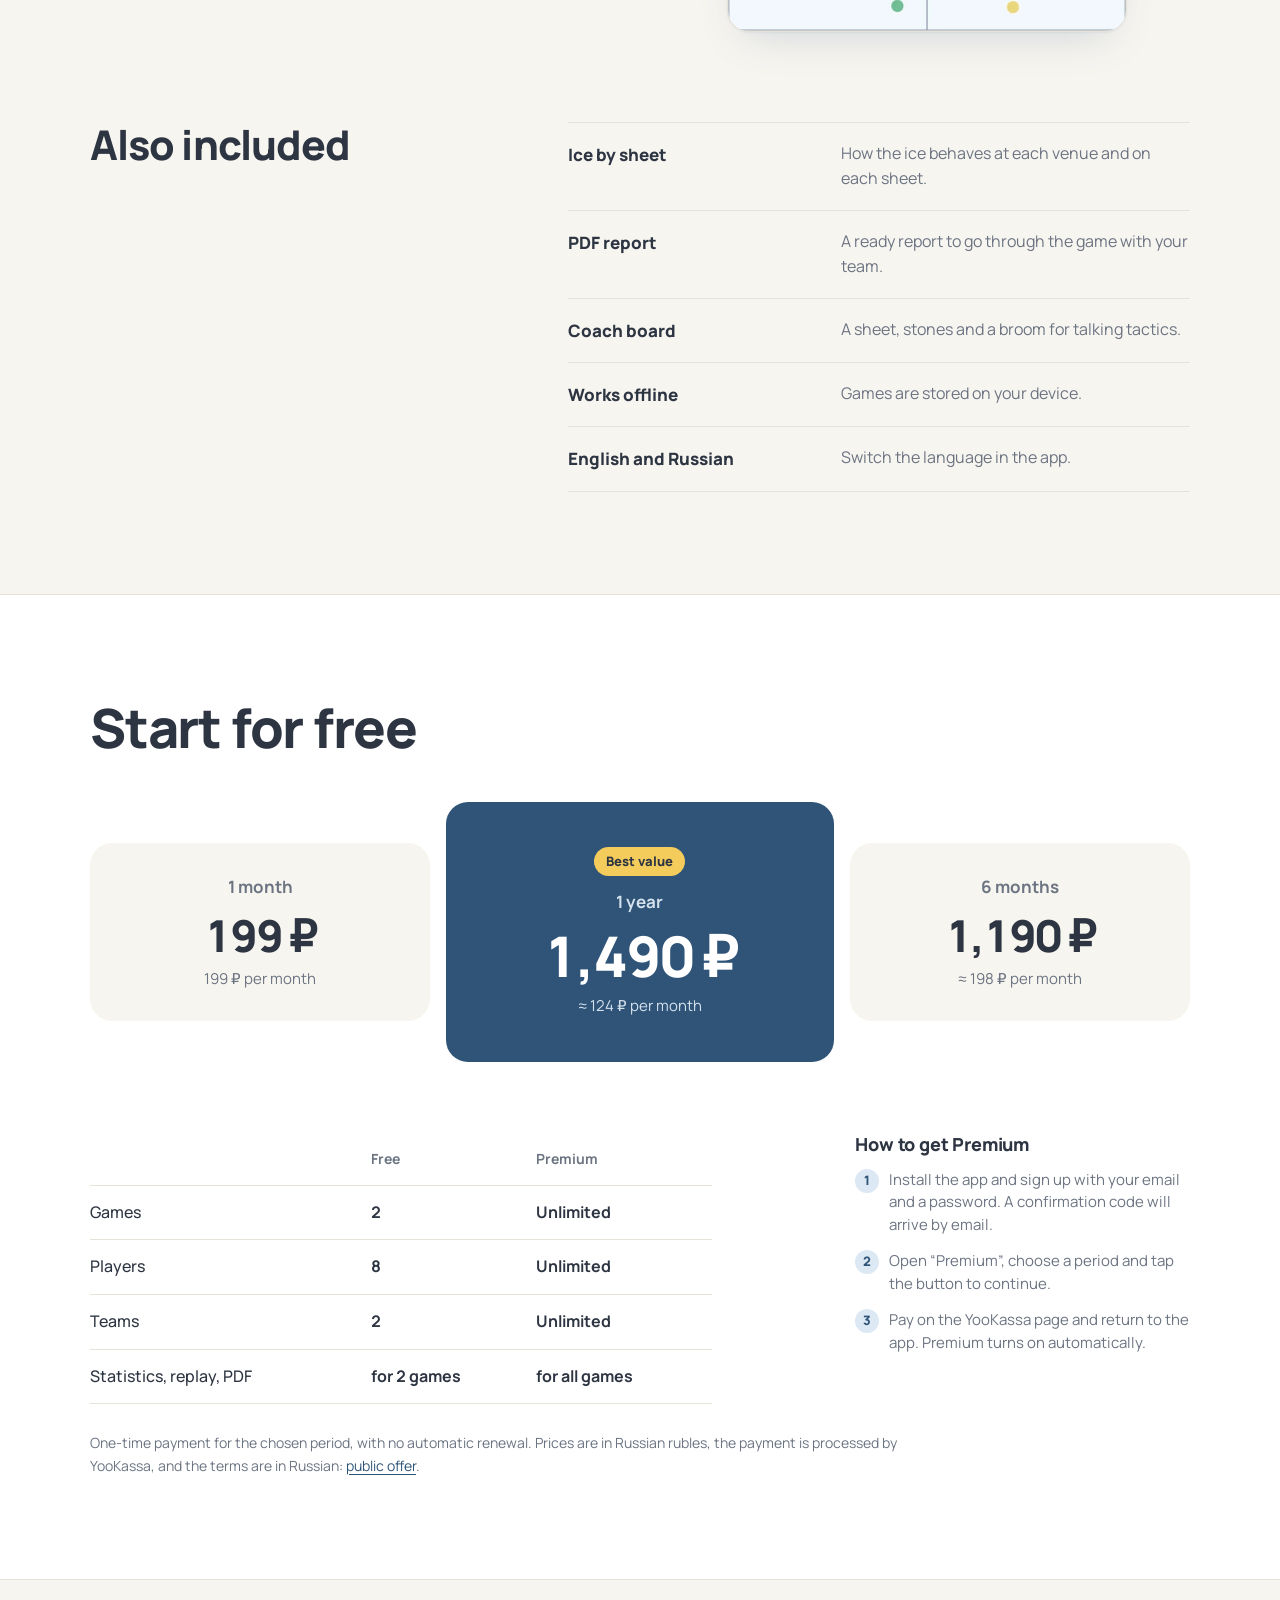
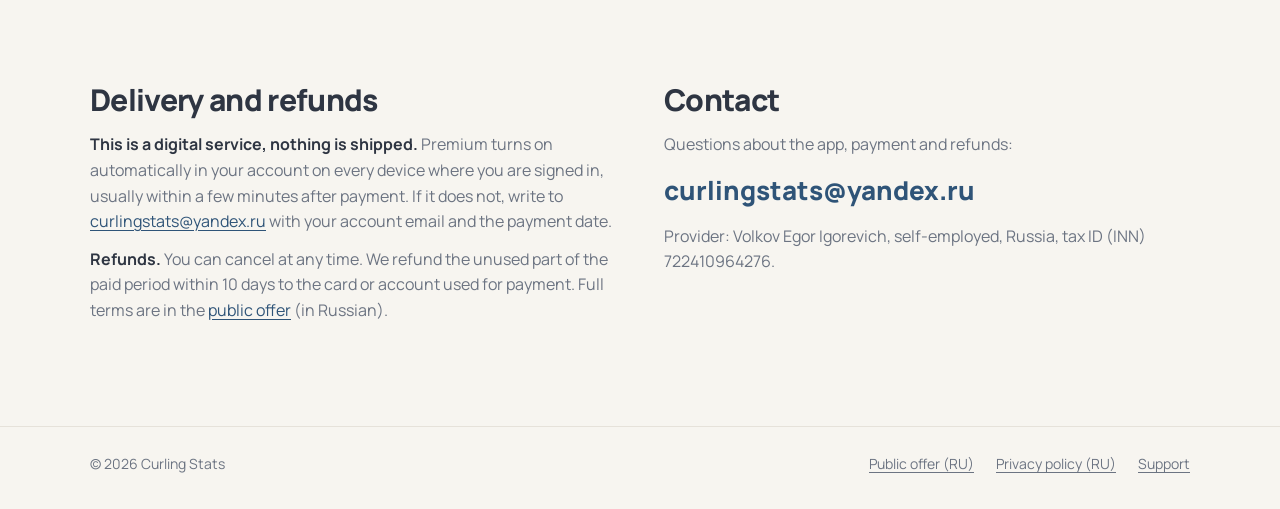
==== commit 410f3af7: "Add files via upload" ====
--- a/en/index.html
+++ b/en/index.html
@@ -13,7 +13,9 @@
 <meta property="og:image" content="https://curlingstats.ru/assets/icon-512.png">
 <meta property="og:url" content="https://curlingstats.ru/en/">
 <meta name="theme-color" content="#F7F5F0">
-<link rel="icon" type="image/png" sizes="96x96" href="../assets/icon-96.png">
+<link rel="icon" href="/favicon.ico" sizes="any">
+<link rel="icon" type="image/png" sizes="120x120" href="/assets/icon-120.png">
+<link rel="icon" type="image/png" sizes="192x192" href="/assets/icon-192.png">
 <link rel="apple-touch-icon" href="../assets/icon-180.png">
 <link rel="preload" href="../assets/fonts/manrope-latin.woff2" as="font" type="font/woff2" crossorigin>
 <link rel="stylesheet" href="../style.css">
